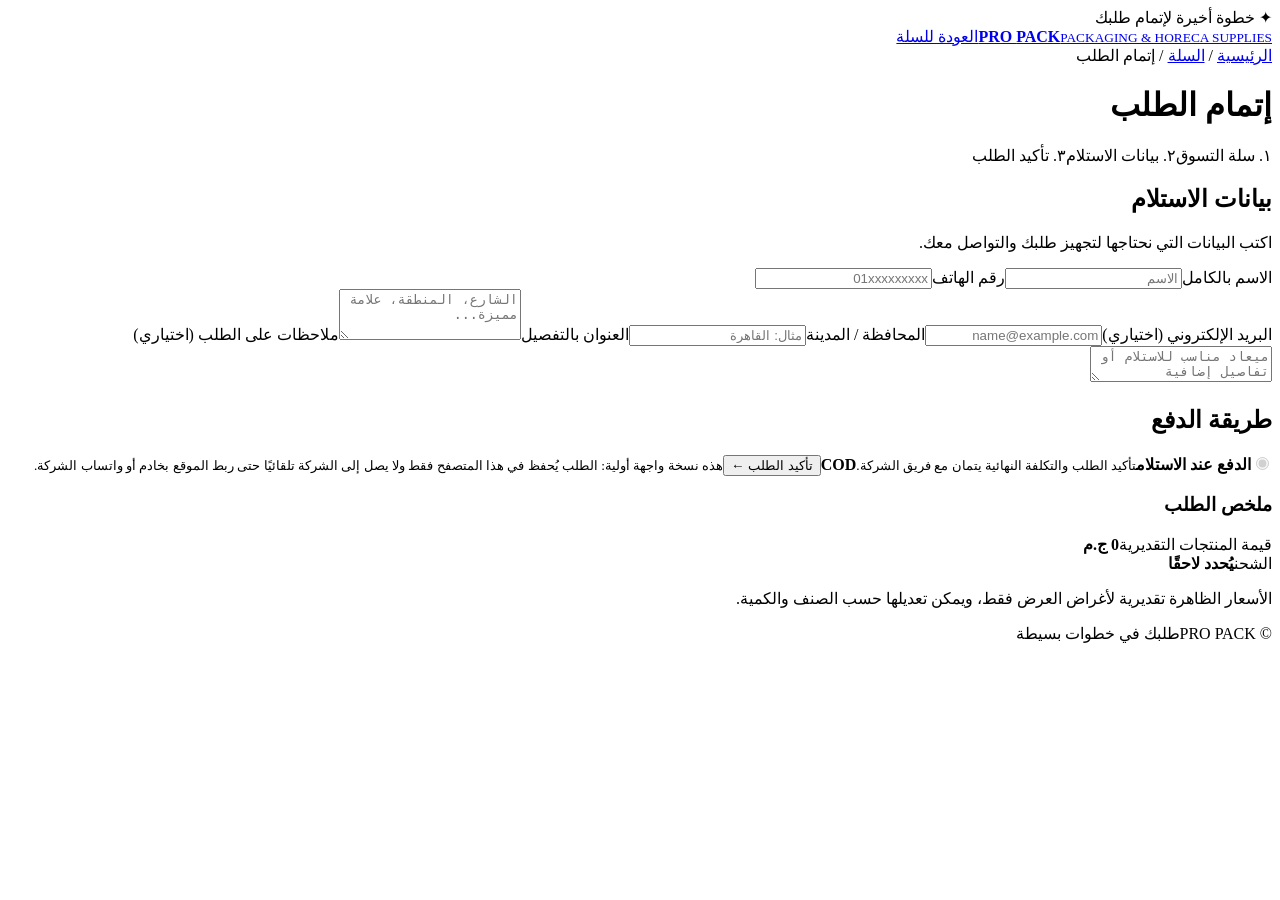
==== checkout.html @ 8cf64fc1 "Add files via upload" ====
<!DOCTYPE html><html lang="ar" dir="rtl"><head><meta charset="UTF-8"><meta name="viewport" content="width=device-width,initial-scale=1"><title>إتمام الطلب | PRO PACK</title><link rel="stylesheet" href="assets/style.css"></head><body><div class="announcement">✦ خطوة أخيرة لإتمام طلبك</div><header class="site-header"><div class="container header-top"><a class="logo" href="index.html"><span class="logo-cube"><i></i><i></i><i></i></span><span><strong>PRO <b>PACK</b></strong><small>PACKAGING & HORECA SUPPLIES</small></span></a><a href="cart.html" class="btn btn-outline">العودة للسلة</a></div></header><main class="page-main"><div class="container"><div class="breadcrumbs"><a href="index.html">الرئيسية</a> / <a href="cart.html">السلة</a> / إتمام الطلب</div><h1 class="simple-title">إتمام الطلب</h1><div class="checkout-steps"><span class="done">١. سلة التسوق</span><i></i><span class="current">٢. بيانات الاستلام</span><i></i><span>٣. تأكيد الطلب</span></div><div class="checkout-layout"><form class="checkout-form" id="checkoutForm"><h2>بيانات الاستلام</h2><p>اكتب البيانات التي نحتاجها لتجهيز طلبك والتواصل معك.</p><div class="form-two"><label>الاسم بالكامل<input id="fullName" required placeholder="الاسم"></label><label>رقم الهاتف<input id="phone" required inputmode="tel" placeholder="01xxxxxxxxx"></label></div><label>البريد الإلكتروني (اختياري)<input id="email" type="email" placeholder="name@example.com"></label><label>المحافظة / المدينة<input id="city" required placeholder="مثال: القاهرة"></label><label>العنوان بالتفصيل<textarea id="address" rows="3" required placeholder="الشارع، المنطقة، علامة مميزة..."></textarea></label><label>ملاحظات على الطلب (اختياري)<textarea id="notes" rows="2" placeholder="ميعاد مناسب للاستلام أو تفاصيل إضافية"></textarea></label><h2 class="payment-title">طريقة الدفع</h2><label class="payment-option"><input type="radio" checked disabled><span><b>الدفع عند الاستلام</b><small>تأكيد الطلب والتكلفة النهائية يتمان مع فريق الشركة.</small></span><strong>COD</strong></label><button class="btn btn-blue full-btn" type="submit">تأكيد الطلب <b>←</b></button><small class="demo-warning">هذه نسخة واجهة أولية: الطلب يُحفظ في هذا المتصفح فقط ولا يصل إلى الشركة تلقائيًا حتى ربط الموقع بخادم أو واتساب الشركة.</small><div class="form-message" id="checkoutMessage"></div></form><aside class="order-summary"><h3>ملخص الطلب</h3><div id="checkoutItems"></div><div class="summary-row"><span>قيمة المنتجات التقديرية</span><b id="checkoutTotal">0 ج.م</b></div><div class="summary-row"><span>الشحن</span><b>يُحدد لاحقًا</b></div><p class="summary-note">الأسعار الظاهرة تقديرية لأغراض العرض فقط، ويمكن تعديلها حسب الصنف والكمية.</p></aside></div></div></main><footer class="footer"><div class="container footer-bottom"><span>© <span id="year"></span> PRO PACK</span><span>طلبك في خطوات بسيطة</span></div></footer><script src="assets/store.js"></script><script src="assets/checkout.js"></script></body></html>
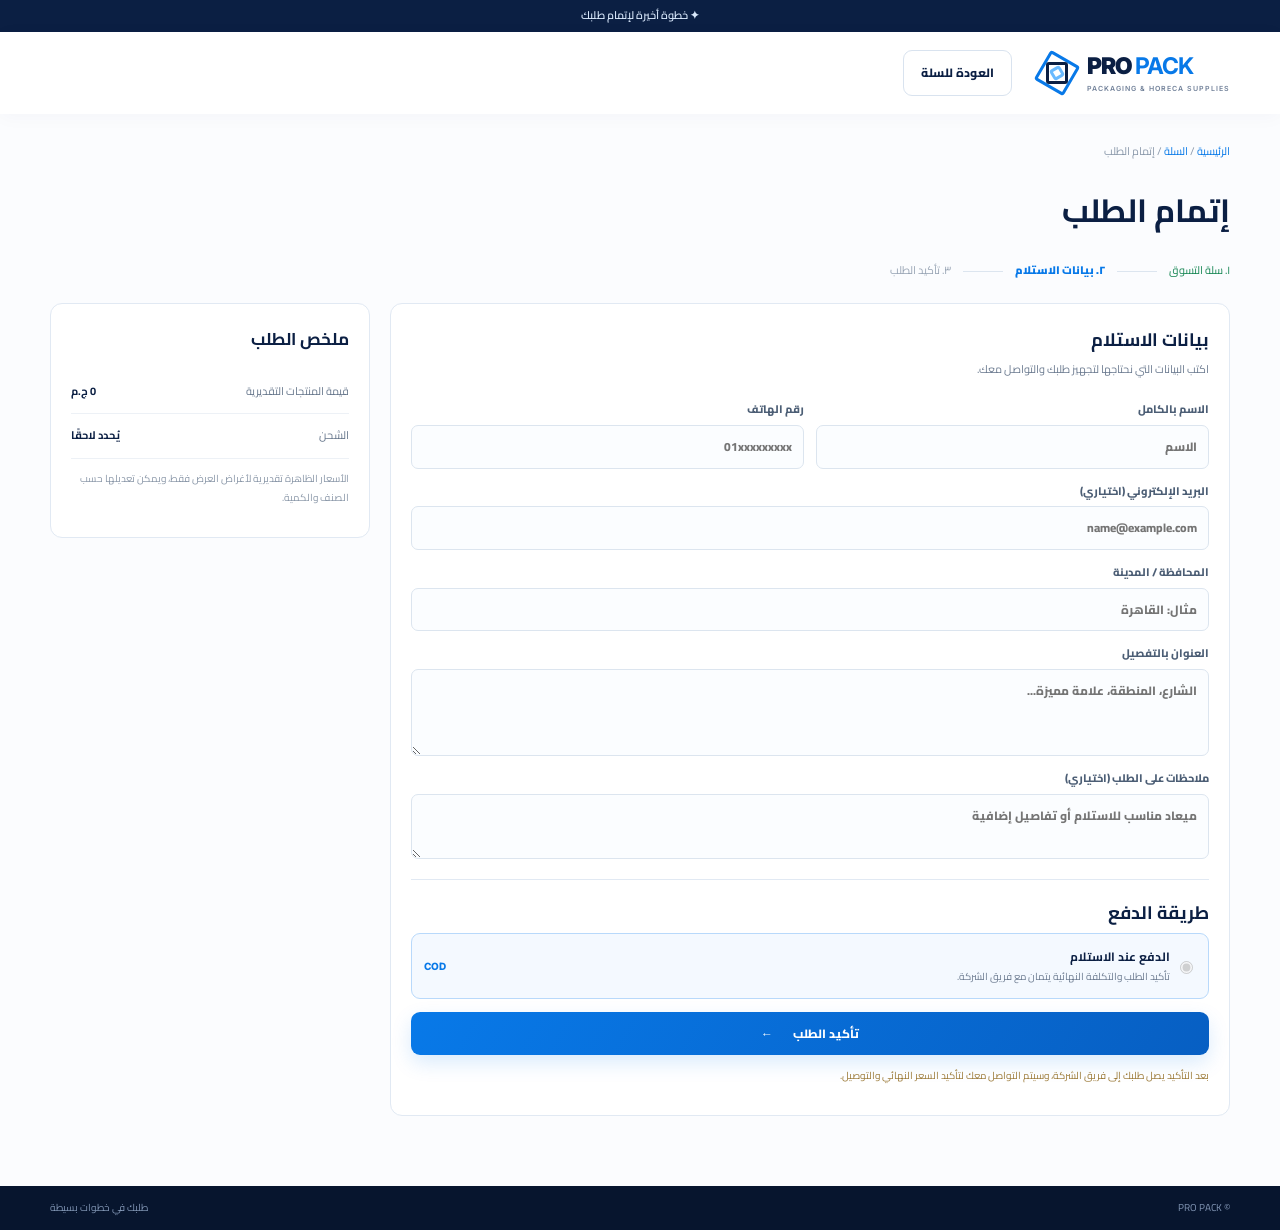
==== commit c8a66e4e: "Add files via upload" ====
--- a/checkout.html
+++ b/checkout.html
@@ -1 +1 @@
-<!DOCTYPE html><html lang="ar" dir="rtl"><head><meta charset="UTF-8"><meta name="viewport" content="width=device-width,initial-scale=1"><title>إتمام الطلب | PRO PACK</title><link rel="stylesheet" href="assets/style.css"></head><body><div class="announcement">✦ خطوة أخيرة لإتمام طلبك</div><header class="site-header"><div class="container header-top"><a class="logo" href="index.html"><span class="logo-cube"><i></i><i></i><i></i></span><span><strong>PRO <b>PACK</b></strong><small>PACKAGING & HORECA SUPPLIES</small></span></a><a href="cart.html" class="btn btn-outline">العودة للسلة</a></div></header><main class="page-main"><div class="container"><div class="breadcrumbs"><a href="index.html">الرئيسية</a> / <a href="cart.html">السلة</a> / إتمام الطلب</div><h1 class="simple-title">إتمام الطلب</h1><div class="checkout-steps"><span class="done">١. سلة التسوق</span><i></i><span class="current">٢. بيانات الاستلام</span><i></i><span>٣. تأكيد الطلب</span></div><div class="checkout-layout"><form class="checkout-form" id="checkoutForm"><h2>بيانات الاستلام</h2><p>اكتب البيانات التي نحتاجها لتجهيز طلبك والتواصل معك.</p><div class="form-two"><label>الاسم بالكامل<input id="fullName" required placeholder="الاسم"></label><label>رقم الهاتف<input id="phone" required inputmode="tel" placeholder="01xxxxxxxxx"></label></div><label>البريد الإلكتروني (اختياري)<input id="email" type="email" placeholder="name@example.com"></label><label>المحافظة / المدينة<input id="city" required placeholder="مثال: القاهرة"></label><label>العنوان بالتفصيل<textarea id="address" rows="3" required placeholder="الشارع، المنطقة، علامة مميزة..."></textarea></label><label>ملاحظات على الطلب (اختياري)<textarea id="notes" rows="2" placeholder="ميعاد مناسب للاستلام أو تفاصيل إضافية"></textarea></label><h2 class="payment-title">طريقة الدفع</h2><label class="payment-option"><input type="radio" checked disabled><span><b>الدفع عند الاستلام</b><small>تأكيد الطلب والتكلفة النهائية يتمان مع فريق الشركة.</small></span><strong>COD</strong></label><button class="btn btn-blue full-btn" type="submit">تأكيد الطلب <b>←</b></button><small class="demo-warning">هذه نسخة واجهة أولية: الطلب يُحفظ في هذا المتصفح فقط ولا يصل إلى الشركة تلقائيًا حتى ربط الموقع بخادم أو واتساب الشركة.</small><div class="form-message" id="checkoutMessage"></div></form><aside class="order-summary"><h3>ملخص الطلب</h3><div id="checkoutItems"></div><div class="summary-row"><span>قيمة المنتجات التقديرية</span><b id="checkoutTotal">0 ج.م</b></div><div class="summary-row"><span>الشحن</span><b>يُحدد لاحقًا</b></div><p class="summary-note">الأسعار الظاهرة تقديرية لأغراض العرض فقط، ويمكن تعديلها حسب الصنف والكمية.</p></aside></div></div></main><footer class="footer"><div class="container footer-bottom"><span>© <span id="year"></span> PRO PACK</span><span>طلبك في خطوات بسيطة</span></div></footer><script src="assets/store.js"></script><script src="assets/checkout.js"></script></body></html>+<!DOCTYPE html><html lang="ar" dir="rtl"><head><meta charset="UTF-8"><meta name="viewport" content="width=device-width,initial-scale=1"><title>إتمام الطلب | PRO PACK</title><link rel="stylesheet" href="assets/style.css"></head><body><div class="announcement">✦ خطوة أخيرة لإتمام طلبك</div><header class="site-header"><div class="container header-top"><a class="logo" href="index.html"><span class="logo-cube"><i></i><i></i><i></i></span><span><strong>PRO <b>PACK</b></strong><small>PACKAGING & HORECA SUPPLIES</small></span></a><a href="cart.html" class="btn btn-outline">العودة للسلة</a></div></header><main class="page-main"><div class="container"><div class="breadcrumbs"><a href="index.html">الرئيسية</a> / <a href="cart.html">السلة</a> / إتمام الطلب</div><h1 class="simple-title">إتمام الطلب</h1><div class="checkout-steps"><span class="done">١. سلة التسوق</span><i></i><span class="current">٢. بيانات الاستلام</span><i></i><span>٣. تأكيد الطلب</span></div><div class="checkout-layout"><form class="checkout-form" id="checkoutForm"><h2>بيانات الاستلام</h2><p>اكتب البيانات التي نحتاجها لتجهيز طلبك والتواصل معك.</p><div class="form-two"><label>الاسم بالكامل<input id="fullName" required placeholder="الاسم"></label><label>رقم الهاتف<input id="phone" required inputmode="tel" placeholder="01xxxxxxxxx"></label></div><label>البريد الإلكتروني (اختياري)<input id="email" type="email" placeholder="name@example.com"></label><label>المحافظة / المدينة<input id="city" required placeholder="مثال: القاهرة"></label><label>العنوان بالتفصيل<textarea id="address" rows="3" required placeholder="الشارع، المنطقة، علامة مميزة..."></textarea></label><label>ملاحظات على الطلب (اختياري)<textarea id="notes" rows="2" placeholder="ميعاد مناسب للاستلام أو تفاصيل إضافية"></textarea></label><h2 class="payment-title">طريقة الدفع</h2><label class="payment-option"><input type="radio" checked disabled><span><b>الدفع عند الاستلام</b><small>تأكيد الطلب والتكلفة النهائية يتمان مع فريق الشركة.</small></span><strong>COD</strong></label><button class="btn btn-blue full-btn" type="submit">تأكيد الطلب <b>←</b></button><small class="demo-warning">بعد التأكيد يصل طلبك إلى فريق الشركة، وسيتم التواصل معك لتأكيد السعر النهائي والتوصيل.</small><div class="form-message" id="checkoutMessage"></div></form><aside class="order-summary"><h3>ملخص الطلب</h3><div id="checkoutItems"></div><div class="summary-row"><span>قيمة المنتجات التقديرية</span><b id="checkoutTotal">0 ج.م</b></div><div class="summary-row"><span>الشحن</span><b>يُحدد لاحقًا</b></div><p class="summary-note">الأسعار الظاهرة تقديرية لأغراض العرض فقط، ويمكن تعديلها حسب الصنف والكمية.</p></aside></div></div></main><footer class="footer"><div class="container footer-bottom"><span>© <span id="year"></span> PRO PACK</span><span>طلبك في خطوات بسيطة</span></div></footer><script src="assets/store.js"></script><script src="assets/checkout.js"></script></body></html>
--- a/assets/style.css
+++ b/assets/style.css
@@ -0,0 +1,5 @@
+@import url('https://fonts.googleapis.com/css2?family=Cairo:wght@400;500;600;700;800;900&family=Inter:wght@400;500;600;700;800;900&display=swap');
+:root{--navy:#0b1f43;--navy2:#14345f;--blue:#0879e8;--blue2:#36a5ff;--ink:#17263c;--muted:#6c7b90;--pale:#f3f7fc;--line:#e1e9f3;--green:#168653;--shadow:0 16px 45px #0b1f4310}*{box-sizing:border-box}body{margin:0;color:var(--ink);font-family:'Cairo',sans-serif;line-height:1.8;background:#fff}a{color:inherit;text-decoration:none}button,input,select,textarea{font:inherit}.container{width:min(1180px,calc(100% - 36px));margin:auto}.announcement{background:var(--navy);color:#d9e8fb;text-align:center;padding:6px 12px;font-size:11px;font-weight:600}.announcement span{color:#65b8ff}.announcement-sep{margin:0 9px;color:#55739c}.site-header{background:#fff;position:sticky;top:0;z-index:40;box-shadow:0 3px 18px #102d5a08}.header-top{min-height:82px;display:flex;align-items:center;gap:25px}.logo{display:flex;align-items:center;gap:10px;direction:ltr;flex-shrink:0}.logo-cube{width:40px;height:40px;position:relative;display:inline-block;transform:rotate(30deg)}.logo-cube i{position:absolute;inset:3px;border:3px solid var(--blue);border-radius:3px}.logo-cube i:nth-child(2){inset:9px;border-color:var(--navy);transform:rotate(60deg)}.logo-cube i:nth-child(3){inset:14px;border-color:#6abaff;transform:rotate(30deg)}.logo>span:last-child{display:flex;flex-direction:column;line-height:1.15}.logo strong{font:900 23px 'Inter',sans-serif;letter-spacing:-1px;color:var(--navy)}.logo strong b{color:var(--blue)}.logo small{font:600 7px 'Inter',sans-serif;letter-spacing:1px;color:#718199;margin-top:4px;white-space:nowrap}.search{display:flex;flex:1;min-width:80px;border:1px solid #d9e3ef;border-radius:10px;overflow:hidden;background:#f8fafd;height:44px}.search input{border:0;outline:0;background:transparent;min-width:0;flex:1;padding:0 14px;font-size:12px}.search button{width:48px;border:0;background:var(--blue);color:white;font-size:26px;cursor:pointer}.header-actions{display:flex;gap:20px}.account,.cart-action{display:flex;align-items:center;gap:7px;white-space:nowrap}.action-icon{font-size:22px;color:var(--blue)}.header-actions small,.header-actions b{display:block;line-height:1.4}.header-actions small{font-size:10px;color:#7b899b}.header-actions b{font-size:12px;color:var(--navy)}.header-actions em{font-style:normal;background:var(--blue);color:#fff;border-radius:12px;padding:0 6px;font-size:10px}.main-nav{border-top:1px solid #f0f3f8;border-bottom:1px solid #e8edf4}.nav-inner{display:flex;align-items:center;gap:27px;min-height:44px;overflow-x:auto;white-space:nowrap}.nav-inner a{font-size:11px;font-weight:700;color:#596980}.nav-inner a:hover,.nav-inner .nav-active{color:var(--blue)}.hero{background:linear-gradient(110deg,#f1f7ff,#fff 55%,#eef5ff);overflow:hidden}.hero-inner{display:grid;grid-template-columns:1fr 1fr;align-items:center;gap:30px;min-height:430px;padding:48px 0}.hero-copy h1{font-size:clamp(36px,4.5vw,56px);line-height:1.35;letter-spacing:-1.2px;color:var(--navy);margin:14px 0}.hero-copy h1 em,.section-title h2 em,.promo-inner h2 em{font-style:normal;color:var(--blue)}.hero-copy p{font-size:14px;color:var(--muted);max-width:510px;line-height:2.1}.pill{display:inline-flex;align-items:center;gap:8px;border:1px solid #d9eaff;background:#fff;border-radius:25px;padding:5px 12px;font-size:11px;font-weight:800;color:#27537f}.pill i{width:7px;height:7px;background:#19a76a;border-radius:50%}.hero-buttons{display:flex;gap:10px;flex-wrap:wrap;margin-top:20px}.btn{border:1px solid transparent;display:inline-flex;align-items:center;justify-content:center;gap:20px;border-radius:9px;padding:11px 17px;font-size:12px;font-weight:800;cursor:pointer;transition:.2s}.btn-blue{background:linear-gradient(120deg,var(--blue),#075fc3);color:white;box-shadow:0 8px 20px #0879e826}.btn-blue:hover{transform:translateY(-2px)}.btn-light,.btn-outline{background:white;color:var(--navy);border-color:#d9e3ef}.btn-light:hover,.btn-outline:hover{border-color:var(--blue);color:var(--blue)}.hero-notes{display:flex;gap:15px;flex-wrap:wrap;margin-top:24px;color:#64758b;font-size:10px}.hero-notes span:first-letter{color:var(--green)}.hero-picture{height:340px;position:relative;display:grid;place-items:center;direction:ltr}.hero-orbit{position:absolute;width:330px;height:330px;border:1px solid #d3e6fc;border-radius:50%;box-shadow:0 0 0 35px #eaf4ff80,0 0 0 70px #edf5ff70}.hero-card{position:relative;width:min(360px,85%);height:280px;border:1px solid #d8e5f4;border-radius:22px;background:linear-gradient(145deg,#fff,#f0f6ff);box-shadow:0 24px 60px #0b1f4317;transform:rotate(-3deg);overflow:hidden}.hero-card-label{position:absolute;top:17px;left:20px;color:#91a8c4;font:800 9px 'Inter',sans-serif;letter-spacing:2px}.hero-products{position:absolute;inset:40px 25px 42px;display:flex;align-items:center;justify-content:center;gap:15px}.hero-cup{position:relative;width:92px;height:135px;background:linear-gradient(90deg,#fff,#dce7f4);border:1px solid #c5d5e8;border-radius:5px 5px 17px 17px;box-shadow:8px 13px 20px #0b1f4317;display:grid;place-items:center}.hero-cup:before{content:"";position:absolute;top:-8px;left:-4px;right:-4px;height:15px;border-radius:50%;background:#fff;border:1px solid #c5d5e8}.hero-cup i{position:absolute;top:40px;left:0;right:0;height:35px;background:var(--navy);transform:skewY(-4deg)}.hero-cup b{position:relative;color:white;font:900 11px/1.2 'Inter',sans-serif;text-align:center}.hero-sugar{height:95px;width:31px;display:grid;place-items:center;background:white;border:1px solid #e4d9c5;color:#bd9453;font:700 7px 'Inter',sans-serif;writing-mode:vertical-rl;box-shadow:4px 8px 12px #0b1f4310}.hero-straws{display:flex;gap:4px;height:110px;align-items:center}.hero-straws i{width:5px;height:100px;border-radius:3px;background:#4ba3ed;transform:rotate(8deg)}.hero-straws i:nth-child(2){background:#ef9ca9;transform:rotate(-7deg)}.hero-straws i:nth-child(3){background:#e7be64}.hero-straws i:nth-child(4){background:#8cc9b1;transform:rotate(-4deg)}.hero-napkins{position:absolute;bottom:4px;right:4px;width:65px;height:37px}.hero-napkins i{position:absolute;inset:calc(var(--i,0)*4px) 0 auto;height:34px;background:#fff;border:1px solid #dce4ef;border-radius:3px}.hero-napkins i:nth-child(1){--i:0}.hero-napkins i:nth-child(2){--i:1}.hero-napkins i:nth-child(3){--i:2}.hero-spoon{position:absolute;bottom:7px;left:10px;color:#9bb3d0;font-size:29px}.hero-card-bottom{position:absolute;bottom:0;left:0;right:0;background:white;border-top:1px solid #e7eef7;padding:10px 18px;display:flex;justify-content:space-between;align-items:center}.hero-card-bottom b{font:900 14px 'Inter',sans-serif;color:var(--navy);letter-spacing:1px}.hero-card-bottom span{font:600 6px 'Inter',sans-serif;letter-spacing:1px;color:#8295ae}.floating-label{position:absolute;background:#fff;border:1px solid #e0eafa;border-radius:8px;box-shadow:0 8px 25px #0b1f4310;padding:7px 11px;color:#3c5e85;font:800 8px 'Inter',sans-serif;letter-spacing:1px}.label-one{top:44px;right:15px}.label-two{bottom:35px;left:8px}.ticker-wrap{overflow:hidden;background:var(--navy);color:#e4efff}.ticker{overflow:hidden}.ticker-track{width:max-content;display:flex;align-items:center;gap:25px;padding:10px 0;animation:scrollticker 35s linear infinite;direction:ltr}.ticker-track span{font-size:12px;font-weight:700;white-space:nowrap}.ticker-track b{color:#54adff}@keyframes scrollticker{from{transform:translateX(0)}to{transform:translateX(-50%)}}.section{padding:70px 0}.section-title{display:flex;align-items:end;justify-content:space-between;gap:20px;margin-bottom:26px}.eyebrow{font-size:11px;color:var(--blue);font-weight:900}.section-title h2{font-size:clamp(26px,3vw,36px);color:var(--navy);line-height:1.45;margin:5px 0 0}.text-link{color:var(--blue);font-size:12px;font-weight:800;white-space:nowrap}.category-grid{display:grid;grid-template-columns:repeat(5,1fr);gap:15px}.category-card{position:relative;border:1px solid var(--line);border-radius:14px;padding:13px 13px 16px;transition:.2s;overflow:hidden;min-width:0}.category-card:hover{transform:translateY(-4px);box-shadow:var(--shadow);border-color:#c6defa}.cat-visual{height:125px;display:grid;place-items:center;border-radius:10px;margin-bottom:12px;overflow:hidden}.cat-cups .cat-visual{background:#eaf3ff}.cat-sugar .cat-visual{background:#fff5e2}.cat-straws .cat-visual{background:#edf2ff}.cat-paper .cat-visual{background:#f1f5f9}.cat-takeaway .cat-visual{background:#e7f6f1}.category-card>strong{display:block;color:var(--navy);font-size:13px}.category-card>small{display:block;color:#7a899e;font-size:10px;line-height:1.7;margin-top:3px}.cat-arrow{position:absolute;left:14px;bottom:15px;color:var(--blue)}.cup-illustration{position:relative;width:56px;height:74px;background:linear-gradient(90deg,#fff,#dce7f4);border:1px solid #c5d5e8;border-radius:3px 3px 12px 12px;box-shadow:7px 8px 13px #0b1f4314;display:grid;place-items:center}.cup-illustration:before{content:"";position:absolute;top:-5px;left:-4px;right:-4px;height:11px;background:white;border:1px solid #c5d5e8;border-radius:50%}.cup-illustration:after{content:"";position:absolute;top:22px;left:0;right:0;height:22px;background:var(--navy)}.cup-illustration b{position:relative;z-index:2;color:white;font:900 9px 'Inter',sans-serif}.sugar-illustration{width:40px;height:85px;background:#fff;border:1px solid #ead9b8;box-shadow:7px 8px 12px #87672a15;display:grid;place-items:center;color:#b68c45;font:700 7px 'Inter',sans-serif;writing-mode:vertical-rl}.straw-illustration{height:85px;display:flex;gap:6px;align-items:center}.straw-illustration b{display:block;width:7px;height:80px;border-radius:5px;background:#4ba3ed;transform:rotate(8deg)}.straw-illustration b:nth-child(2){background:#ef9ca9;transform:rotate(-7deg)}.straw-illustration b:nth-child(3){background:#e7be64;transform:rotate(4deg)}.straw-illustration b:nth-child(4){background:#8cc9b1;transform:rotate(-4deg)}.napkin-illustration{width:90px;height:54px;position:relative}.napkin-illustration b{position:absolute;inset:calc(var(--i,0)*5px) 0 auto;height:47px;background:#fff;border:1px solid #d7e1ec;border-radius:3px;box-shadow:0 3px 5px #0b1f430a}.napkin-illustration b:nth-child(1){--i:0}.napkin-illustration b:nth-child(2){--i:1}.napkin-illustration b:nth-child(3){--i:2}.box-illustration{width:78px;height:58px;display:grid;place-items:center;background:linear-gradient(145deg,#fff,#cce8df);border:2px solid #93c8b9;transform:skewY(-7deg);box-shadow:8px 8px 12px #0b1f4310}.box-illustration b{font:800 10px/1.1 'Inter',sans-serif;text-align:center;color:#277c68}.featured-section{background:#f8fafd}.carousel-controls{display:flex;gap:8px}.carousel-controls button{width:35px;height:35px;border:1px solid #dce6f2;background:white;color:var(--navy);border-radius:9px;cursor:pointer}.carousel-controls button:hover{background:var(--navy);color:white}.product-grid{display:grid;grid-template-columns:repeat(4,minmax(0,1fr));gap:17px}.product-card{border:1px solid #e3eaf3;border-radius:13px;background:#fff;overflow:hidden;transition:.22s;min-width:0}.product-card:hover{transform:translateY(-4px);box-shadow:var(--shadow);border-color:#c8def8}.product-art{height:165px;position:relative;display:grid;place-items:center;overflow:hidden}.product-art small{position:absolute;bottom:9px;left:0;right:0;text-align:center;color:#8494a8;font:700 7px 'Inter',sans-serif;letter-spacing:1.5px}.product-art .badge{position:absolute;top:9px;right:9px;background:#fff;color:var(--blue);border:1px solid #dcecff;border-radius:5px;font-size:9px;padding:2px 7px;z-index:2}.art-cups{background:#eaf3ff}.art-cold{background:#e8f8ff}.art-sugar{background:#fff5e2}.art-stirrers{background:#f1f4f9}.art-straws{background:#edf1ff}.art-paper{background:#f0f5fa}.art-takeaway{background:#e7f6f1}.art-lids{background:#f1f4fa}.draw-cup{width:63px;height:86px;position:relative;background:linear-gradient(90deg,#fff,#dce7f4);border:1px solid #c5d5e8;border-radius:3px 3px 13px 13px;box-shadow:7px 10px 14px #0b1f4317;display:grid;place-items:center}.draw-cup:before{content:"";position:absolute;top:-6px;left:-4px;right:-4px;height:12px;border-radius:50%;background:white;border:1px solid #c5d5e8}.draw-cup:after{content:"";position:absolute;top:27px;left:0;right:0;height:24px;background:var(--navy)}.draw-cup b{position:relative;z-index:2;color:white;font:900 8px 'Inter',sans-serif}.draw-cup.cold{height:88px;clip-path:polygon(0 0,100% 0,83% 100%,17% 100%);border-radius:0;background:linear-gradient(90deg,#fff,#bcdfff)}.draw-sachets{display:flex;gap:5px;align-items:center}.draw-sachets i{width:21px;height:69px;background:#fff;border:1px solid #e4d7c0;display:grid;place-items:center;color:#b68c45;font:700 5px 'Inter',sans-serif;writing-mode:vertical-rl;box-shadow:3px 5px 8px #0b1f4310}.draw-sachets i:nth-child(2){height:80px}.draw-spoons{display:flex;gap:9px}.draw-spoons i{width:6px;height:84px;border-radius:5px;background:linear-gradient(90deg,#fff,#b9c5d4);border:1px solid #b6c4d5;position:relative}.draw-spoons i:before{content:"";position:absolute;width:15px;height:19px;border-radius:50% 50% 45% 45%;border:1px solid #b6c4d5;background:#fff;top:-12px;left:-5px}.draw-straws{display:flex;gap:5px;align-items:center}.draw-straws i{height:80px;width:6px;border-radius:5px;background:#4ba3ed;transform:rotate(8deg)}.draw-straws i:nth-child(2){background:#ef9ca9;transform:rotate(-8deg)}.draw-straws i:nth-child(3){background:#e7be64}.draw-straws i:nth-child(4){background:#8cc9b1;transform:rotate(-4deg)}.draw-napkins{width:86px;height:45px;position:relative}.draw-napkins i{position:absolute;inset:calc(var(--i,0)*5px) 0 auto;height:42px;background:white;border:1px solid #d9e1eb;border-radius:3px}.draw-napkins i:nth-child(1){--i:0}.draw-napkins i:nth-child(2){--i:1}.draw-napkins i:nth-child(3){--i:2}.draw-box{width:95px;height:64px;background:linear-gradient(145deg,#fff,#d2eae3);border:2px solid #94c8ba;display:grid;place-items:center;transform:skewY(-7deg);color:#287b68;font:800 10px/1.2 'Inter',sans-serif;text-align:center}.draw-lid{width:85px;height:28px;border-radius:50%;background:linear-gradient(#fff,#dce6f1);border:2px solid #b9cadf;box-shadow:0 13px 0 -4px #d5e1ee}.product-details{padding:13px}.product-cat{font-size:9px;color:var(--blue);font-weight:800}.product-details h3{font-size:12px;color:var(--navy);line-height:1.8;margin:3px 0 7px;min-height:43px}.product-rating{font-size:10px;color:#d59b28;margin-bottom:5px}.product-rating span{color:#8b98a9;margin-right:5px}.price-line{display:flex;align-items:baseline;gap:4px;color:var(--navy);margin-bottom:9px}.price-line strong{font-size:16px;font-weight:900}.price-line small{font-size:10px;color:#8290a3}.product-actions{display:flex;gap:6px}.add-cart{flex:1;border:1px solid var(--blue);background:var(--blue);color:white;border-radius:7px;padding:7px 5px;font-size:10px;font-weight:800;cursor:pointer}.add-cart:hover{background:#0564c2}.details-btn{border:1px solid #dfe7f0;background:white;border-radius:7px;padding:6px 9px;color:#4d6078;cursor:pointer}.center-action{text-align:center;margin-top:28px}.promo-section{background:linear-gradient(110deg,#091a38,#0c2b57);color:white;overflow:hidden}.promo-inner{display:flex;align-items:center;justify-content:space-between;gap:30px;padding:54px 0;position:relative}.eyebrow.light{color:#85c6ff}.promo-inner h2{font-size:34px;line-height:1.5;margin:9px 0}.promo-inner h2 em{color:#4eb0ff}.promo-inner p{color:#c0d1e7;font-size:12px;max-width:500px}.btn-white{background:#fff;color:var(--navy);margin-top:10px}.promo-mark{width:230px;height:170px;border:1px solid #ffffff28;border-radius:18px;display:flex;flex-direction:column;align-items:center;justify-content:center;transform:rotate(-5deg);background:linear-gradient(145deg,#ffffff10,#ffffff02);flex-shrink:0}.promo-mark span,.promo-mark b{font:900 38px 'Inter',sans-serif;line-height:1.05;letter-spacing:2px}.promo-mark span{color:#fff}.promo-mark b{color:#50aaff}.promo-mark small{font:700 7px 'Inter',sans-serif;letter-spacing:1.3px;color:#9bb7d8;margin-top:10px}.centered{justify-content:center;text-align:center}.steps-grid{display:grid;grid-template-columns:repeat(4,1fr);gap:20px}.step{position:relative;border:1px solid var(--line);border-radius:12px;padding:22px 18px}.step>span{position:absolute;left:15px;top:12px;color:#c4d9f1;font:900 22px 'Inter',sans-serif}.step-icon{width:42px;height:42px;background:#eaf4ff;border-radius:11px;display:grid;place-items:center;color:var(--blue);font-size:22px;margin-bottom:13px}.step h3{font-size:14px;color:var(--navy);margin:0 0 6px}.step p{font-size:11px;color:var(--muted);line-height:1.9;margin:0}.newsletter{background:#f1f6fc;border-top:1px solid #e4edf8}.newsletter-inner{display:flex;justify-content:space-between;align-items:center;gap:20px;padding:23px 0}.newsletter h3{font-size:17px;color:var(--navy);margin:0}.newsletter p{font-size:11px;color:var(--muted);margin:0}.footer{background:#07152e;color:#aebfd7}.footer-main{padding:28px 0;display:flex;justify-content:space-between;align-items:center;gap:20px;border-bottom:1px solid #ffffff15}.footer-logo strong{color:#fff}.footer-logo small{color:#8da3c1}.footer-main p{font-size:11px}.footer-links{display:flex;gap:17px;font-size:11px}.footer-links a:hover{color:#64b8ff}.footer-bottom{display:flex;justify-content:space-between;gap:15px;padding:13px 0;font-size:10px;color:#8296b5}.page-main{padding:28px 0 70px;min-height:65vh;background:#fbfcfe}.breadcrumbs{font-size:11px;color:#8a98aa;margin-bottom:20px}.breadcrumbs a{color:var(--blue)}.page-heading{display:flex;justify-content:space-between;align-items:end;gap:20px;margin-bottom:25px}.page-heading h1,.simple-title{font-size:32px;color:var(--navy);margin:4px 0}.page-heading p{font-size:12px;color:var(--muted);margin:0}.sort-box{display:flex;align-items:center;gap:8px;font-size:11px;color:var(--muted)}.sort-box select{border:1px solid var(--line);border-radius:7px;padding:8px;background:white;color:var(--navy)}.catalog-layout{display:grid;grid-template-columns:210px 1fr;gap:22px}.filters-panel{align-self:start;background:white;border:1px solid var(--line);border-radius:12px;padding:18px}.filters-panel h3{font-size:15px;color:var(--navy);margin:0 0 12px}.filter-option{display:flex;align-items:center;gap:8px;font-size:11px;padding:7px 0;color:#53647b;cursor:pointer}.filter-option input{accent-color:var(--blue)}.filter-help{border-top:1px solid var(--line);margin-top:14px;padding-top:14px}.filter-help b{font-size:12px;color:var(--navy)}.filter-help p{font-size:10px;color:var(--muted);line-height:1.9}.filter-help a{font-size:11px;color:var(--blue);font-weight:800}.results-line{display:flex;justify-content:space-between;gap:12px;color:#77869a;font-size:10px;margin-bottom:12px}.all-products-grid{grid-template-columns:repeat(3,minmax(0,1fr));gap:14px}.empty-state{background:#f0f5fb;border-radius:10px;padding:28px;text-align:center;color:var(--muted);font-size:13px}.simple-title{margin-bottom:22px}.cart-layout{display:grid;grid-template-columns:1fr 320px;gap:20px;align-items:start}.cart-items,.cart-summary,.checkout-form,.order-summary{background:white;border:1px solid var(--line);border-radius:12px;padding:20px}.cart-item{display:grid;grid-template-columns:90px 1fr auto;gap:15px;align-items:center;padding:14px 0;border-bottom:1px solid #edf1f6}.cart-item:first-child{padding-top:0}.cart-item:last-child{border-bottom:0;padding-bottom:0}.cart-item .product-art{height:85px;border-radius:8px}.cart-item h3{font-size:13px;color:var(--navy);margin:0 0 4px}.cart-item p{font-size:10px;color:var(--muted);margin:0}.qty-control{display:flex;align-items:center;gap:10px;margin-top:9px}.qty-control button{width:25px;height:25px;border:1px solid var(--line);background:white;border-radius:6px;cursor:pointer}.qty-control span{font-size:12px;font-weight:800}.cart-item-price{font-size:13px;font-weight:900;color:var(--navy);white-space:nowrap}.remove-item{border:0;background:none;color:#c14c54;font-size:10px;cursor:pointer;margin-top:5px}.cart-summary h3,.order-summary h3{margin:0 0 15px;color:var(--navy);font-size:17px}.summary-row{display:flex;justify-content:space-between;gap:12px;border-bottom:1px solid #edf1f6;padding:12px 0;font-size:11px;color:#66768b}.summary-row b{color:var(--navy)}.summary-total{font-size:14px;font-weight:900}.cart-summary .btn{width:100%;margin-top:16px}.summary-note{font-size:10px;color:#8a97a8;line-height:1.9}.empty-cart{background:white;border:1px solid var(--line);border-radius:12px;text-align:center;padding:45px 20px}.empty-cart .empty-icon{font-size:40px}.empty-cart h2{color:var(--navy);font-size:20px}.empty-cart p{color:var(--muted);font-size:12px}.checkout-steps{display:flex;align-items:center;gap:12px;color:#98a4b4;font-size:11px;margin-bottom:22px}.checkout-steps i{height:1px;width:40px;background:#dce5ef}.checkout-steps .done{color:var(--green)}.checkout-steps .current{color:var(--blue);font-weight:900}.checkout-layout{display:grid;grid-template-columns:1fr 320px;gap:20px;align-items:start}.checkout-form h2{font-size:18px;color:var(--navy);margin:0 0 4px}.checkout-form>p{font-size:11px;color:var(--muted);margin:0 0 20px}.checkout-form label,.auth-card label{display:grid;gap:5px;font-size:11px;font-weight:800;color:#4c5e75;margin-bottom:13px}.checkout-form input,.checkout-form textarea,.auth-card input{width:100%;border:1px solid #dce5ef;border-radius:7px;padding:10px 11px;font-size:12px;outline:none;background:#fbfdff}.checkout-form input:focus,.checkout-form textarea:focus,.auth-card input:focus{border-color:var(--blue)}.form-two{display:grid;grid-template-columns:1fr 1fr;gap:12px}.payment-title{border-top:1px solid var(--line);padding-top:17px;margin-top:20px!important}.payment-option{display:flex!important;align-items:center;gap:10px;border:1px solid #b8d9fb;background:#f4f9ff;border-radius:9px;padding:12px}.payment-option input{width:auto}.payment-option span{display:grid;flex:1}.payment-option b{font-size:12px;color:var(--navy)}.payment-option small{font-size:10px;color:var(--muted);font-weight:400}.payment-option strong{color:var(--blue);font:800 10px 'Inter',sans-serif}.full-btn{width:100%;border:0}.demo-warning{display:block;color:#9b7a38;font-size:10px;line-height:1.8;margin-top:12px}.form-message{font-size:11px;color:var(--green);margin-top:10px;line-height:1.8}.auth-body{background:#f2f6fc;min-height:100vh}.auth-header{height:80px;display:flex;align-items:center;justify-content:space-between;width:min(1100px,calc(100% - 36px));margin:auto}.auth-header>a:last-child{font-size:11px;color:var(--blue);font-weight:800}.auth-main{width:min(980px,calc(100% - 36px));margin:25px auto 60px;display:grid;grid-template-columns:1fr 1fr;min-height:500px;box-shadow:0 20px 60px #0b1f4310;border-radius:18px;overflow:hidden;background:white}.auth-decoration{background:linear-gradient(145deg,#0b1f43,#124b89);color:white;padding:50px 40px;display:flex;flex-direction:column;justify-content:center;position:relative;overflow:hidden}.auth-decoration:after{content:"";position:absolute;width:330px;height:330px;border:1px solid #ffffff19;border-radius:50%;bottom:-150px;left:-100px;box-shadow:0 0 0 35px #ffffff05,0 0 0 70px #ffffff04}.auth-brand-icon{font:900 42px 'Inter',sans-serif;color:#62b7ff;letter-spacing:4px}.auth-decoration h2{font-size:32px;line-height:1.5;margin:12px 0}.auth-decoration h2 em{font-style:normal;color:#60b7ff}.auth-decoration p{font-size:12px;color:#c5d8f0;line-height:2}.auth-points{display:grid;gap:7px;margin-top:18px;font-size:11px;color:#e2edfb}.auth-card{padding:36px}.auth-tabs{display:flex;border-bottom:1px solid var(--line);margin-bottom:25px}.auth-tab{flex:1;border:0;background:white;padding:10px;color:#7b899b;font-size:12px;font-weight:800;cursor:pointer;border-bottom:2px solid transparent}.auth-tab.active{color:var(--blue);border-color:var(--blue)}.auth-card h1{font-size:23px;color:var(--navy);margin:0}.auth-card form>p{font-size:11px;color:var(--muted);margin:3px 0 22px}.auth-card label{margin-bottom:14px}.auth-card .demo-warning{margin-top:15px}.auth-card [hidden]{display:none!important}
+@media(max-width:950px){.header-top{gap:12px}.header-actions{gap:10px}.category-grid{grid-template-columns:repeat(3,1fr)}.product-grid{grid-template-columns:repeat(3,minmax(0,1fr))}.all-products-grid{grid-template-columns:repeat(2,minmax(0,1fr))}.steps-grid{grid-template-columns:repeat(2,1fr)}.nav-inner{gap:18px}.cart-layout,.checkout-layout{grid-template-columns:1fr 280px}}
+@media(max-width:700px){.header-top{flex-wrap:wrap;padding:12px 0;gap:12px}.logo strong{font-size:21px}.search{order:3;flex-basis:100%}.header-actions{margin-right:auto}.header-actions small{display:none}.header-actions b{font-size:10px}.nav-inner{gap:18px}.hero-inner{grid-template-columns:1fr;padding:38px 0 25px}.hero-copy{text-align:center}.hero-copy .pill{margin:auto}.hero-copy p{margin-inline:auto}.hero-buttons,.hero-notes{justify-content:center}.hero-picture{height:300px}.section{padding:50px 0}.section-title{align-items:start}.category-grid{grid-template-columns:repeat(2,1fr)}.category-card:last-child{grid-column:span 2}.product-grid{grid-template-columns:repeat(2,minmax(0,1fr));gap:11px}.product-art{height:145px}.product-details{padding:10px}.product-details h3{font-size:11px}.price-line strong{font-size:14px}.promo-inner{padding:38px 0}.promo-mark{width:140px;height:125px}.promo-mark span,.promo-mark b{font-size:26px}.promo-mark small{font-size:5px}.promo-inner h2{font-size:26px}.steps-grid{gap:10px}.step{padding:16px 12px}.footer-main{flex-wrap:wrap}.footer-main p{width:100%;order:3;margin:0}.footer-links{flex-wrap:wrap}.catalog-layout{grid-template-columns:1fr}.filters-panel{display:grid;grid-template-columns:repeat(2,1fr);gap:2px}.filters-panel h3,.filter-help{grid-column:1/-1}.filters-panel h3{margin-bottom:4px}.cart-layout,.checkout-layout{grid-template-columns:1fr}.cart-summary{order:-1}.page-heading{align-items:start;flex-direction:column}.sort-box{align-self:stretch}.auth-main{grid-template-columns:1fr}.auth-decoration{padding:28px;min-height:220px}.auth-decoration h2{font-size:25px}.auth-points{grid-template-columns:repeat(3,1fr);font-size:9px}.auth-card{padding:25px}.footer-bottom{flex-wrap:wrap}}
+@media(max-width:430px){.container{width:calc(100% - 24px)}.header-actions{gap:8px}.action-icon{font-size:18px}.account,.cart-action{gap:4px}.logo-cube{width:32px;height:32px}.logo strong{font-size:18px}.logo small{font-size:6px}.hero-copy h1{font-size:34px}.hero-picture{transform:scale(.9);margin:-8px -10px}.category-grid{gap:9px}.cat-visual{height:105px}.category-card{padding:9px}.category-card>strong{font-size:11px}.category-card>small{font-size:9px}.product-grid{gap:8px}.product-art{height:125px}.product-details h3{min-height:40px}.add-cart{font-size:9px}.details-btn{padding:5px}.promo-mark{display:none}.newsletter-inner{align-items:start;flex-direction:column}.form-two{grid-template-columns:1fr}.cart-item{grid-template-columns:68px 1fr;gap:10px}.cart-item-price{grid-column:2}.cart-item .product-art{height:68px}.checkout-steps{gap:5px;font-size:9px}.checkout-steps i{width:18px}}
